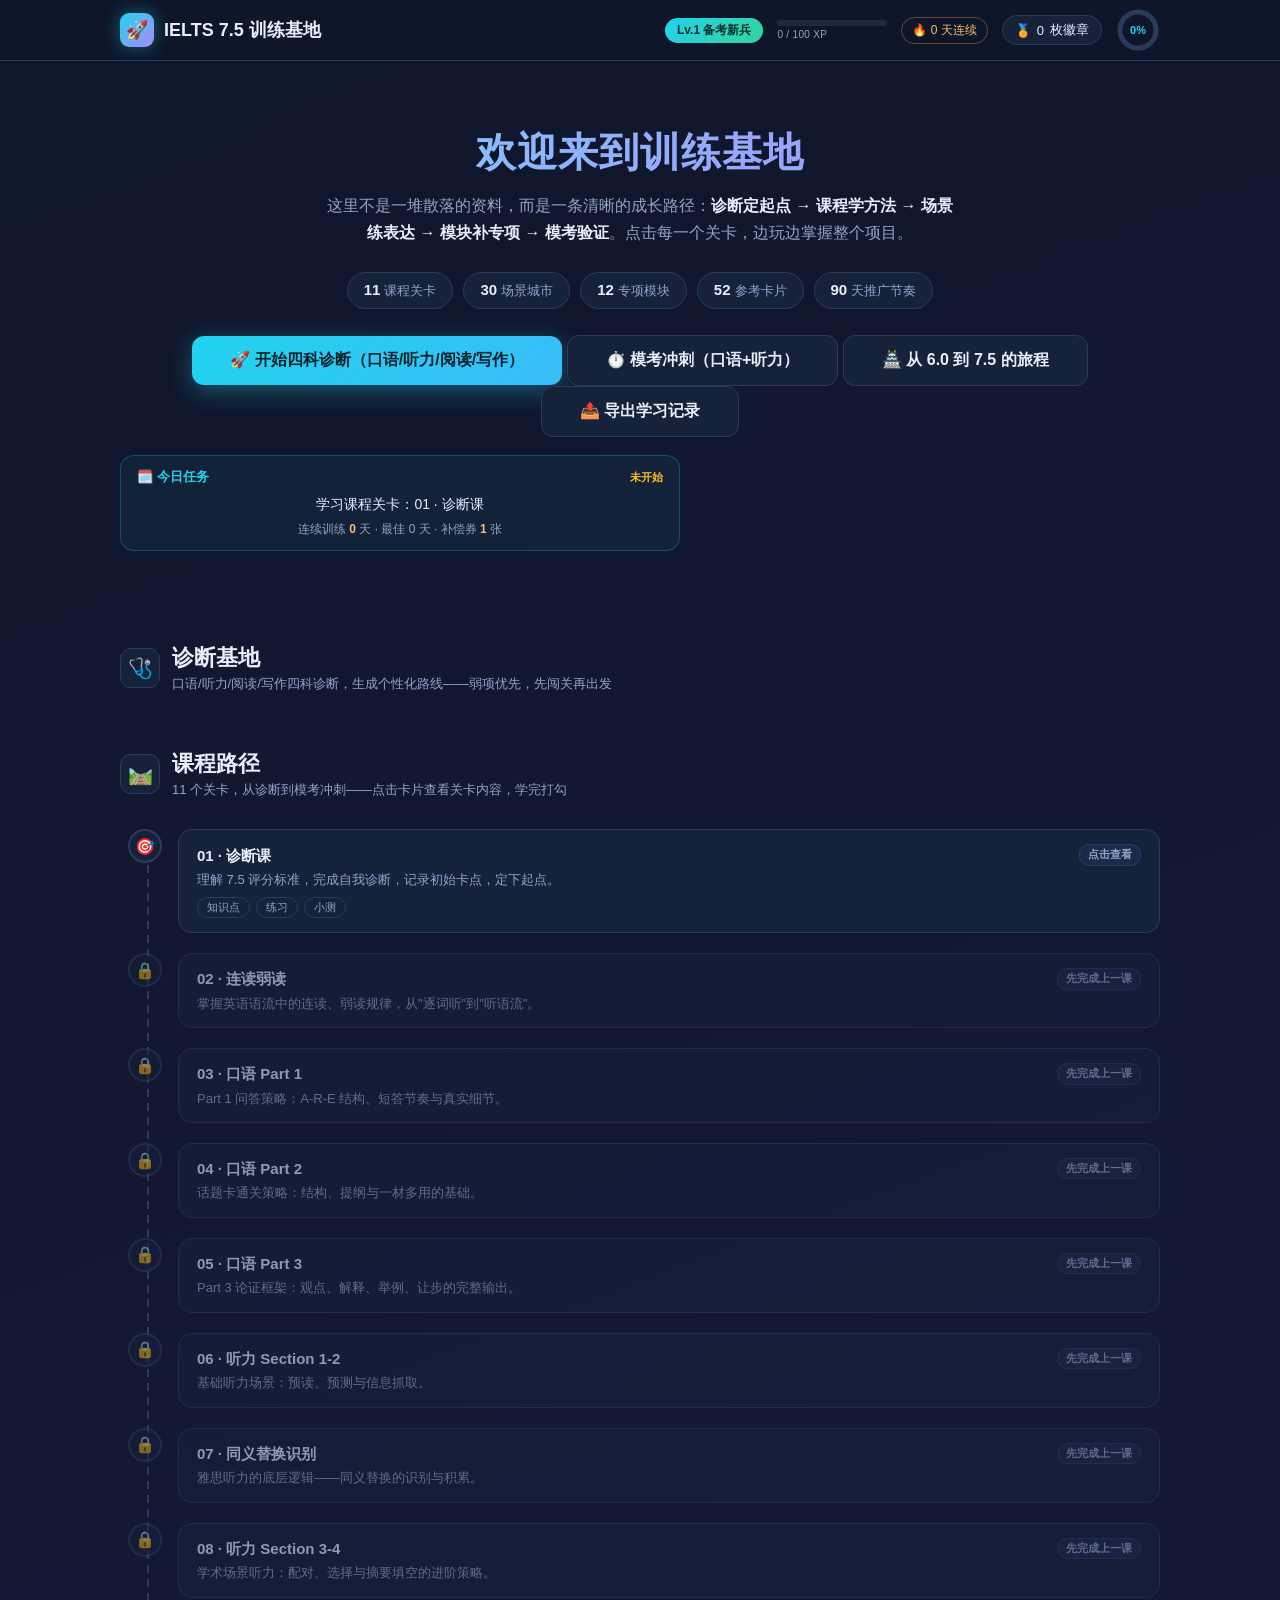
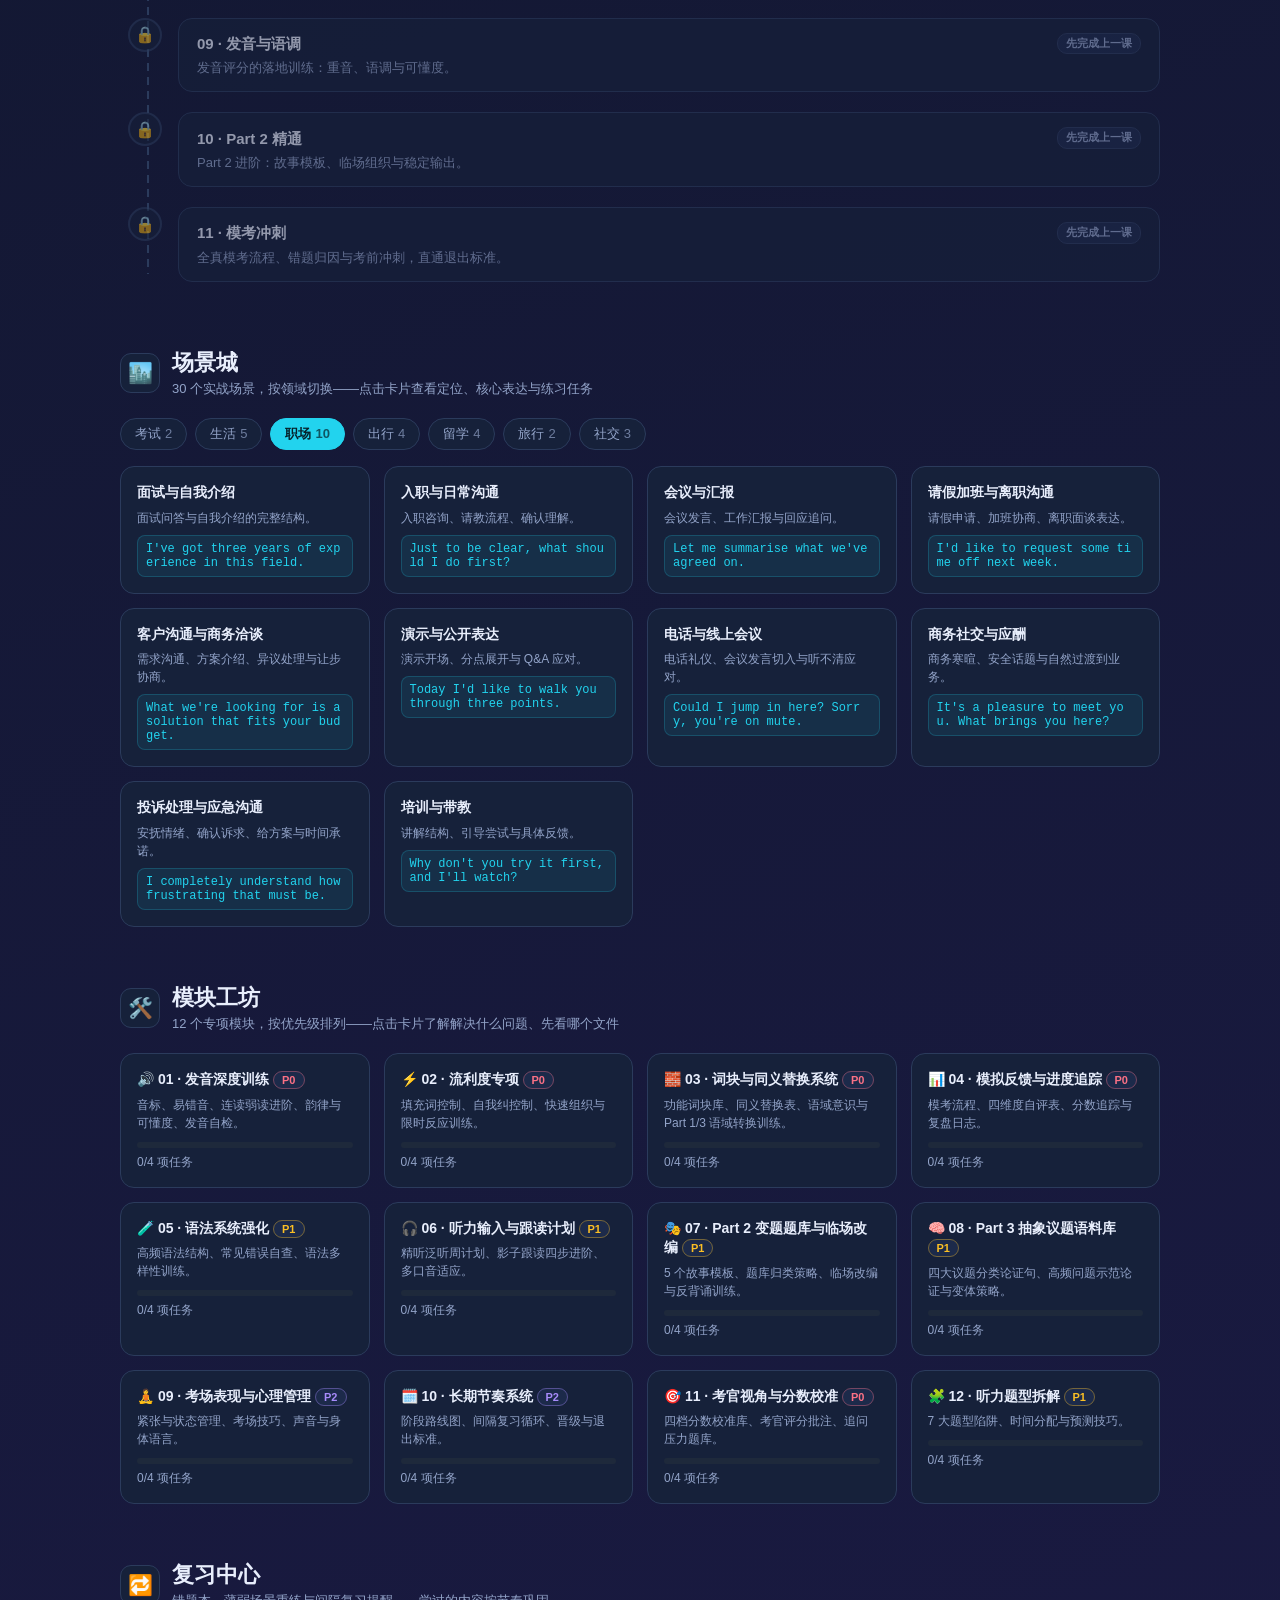
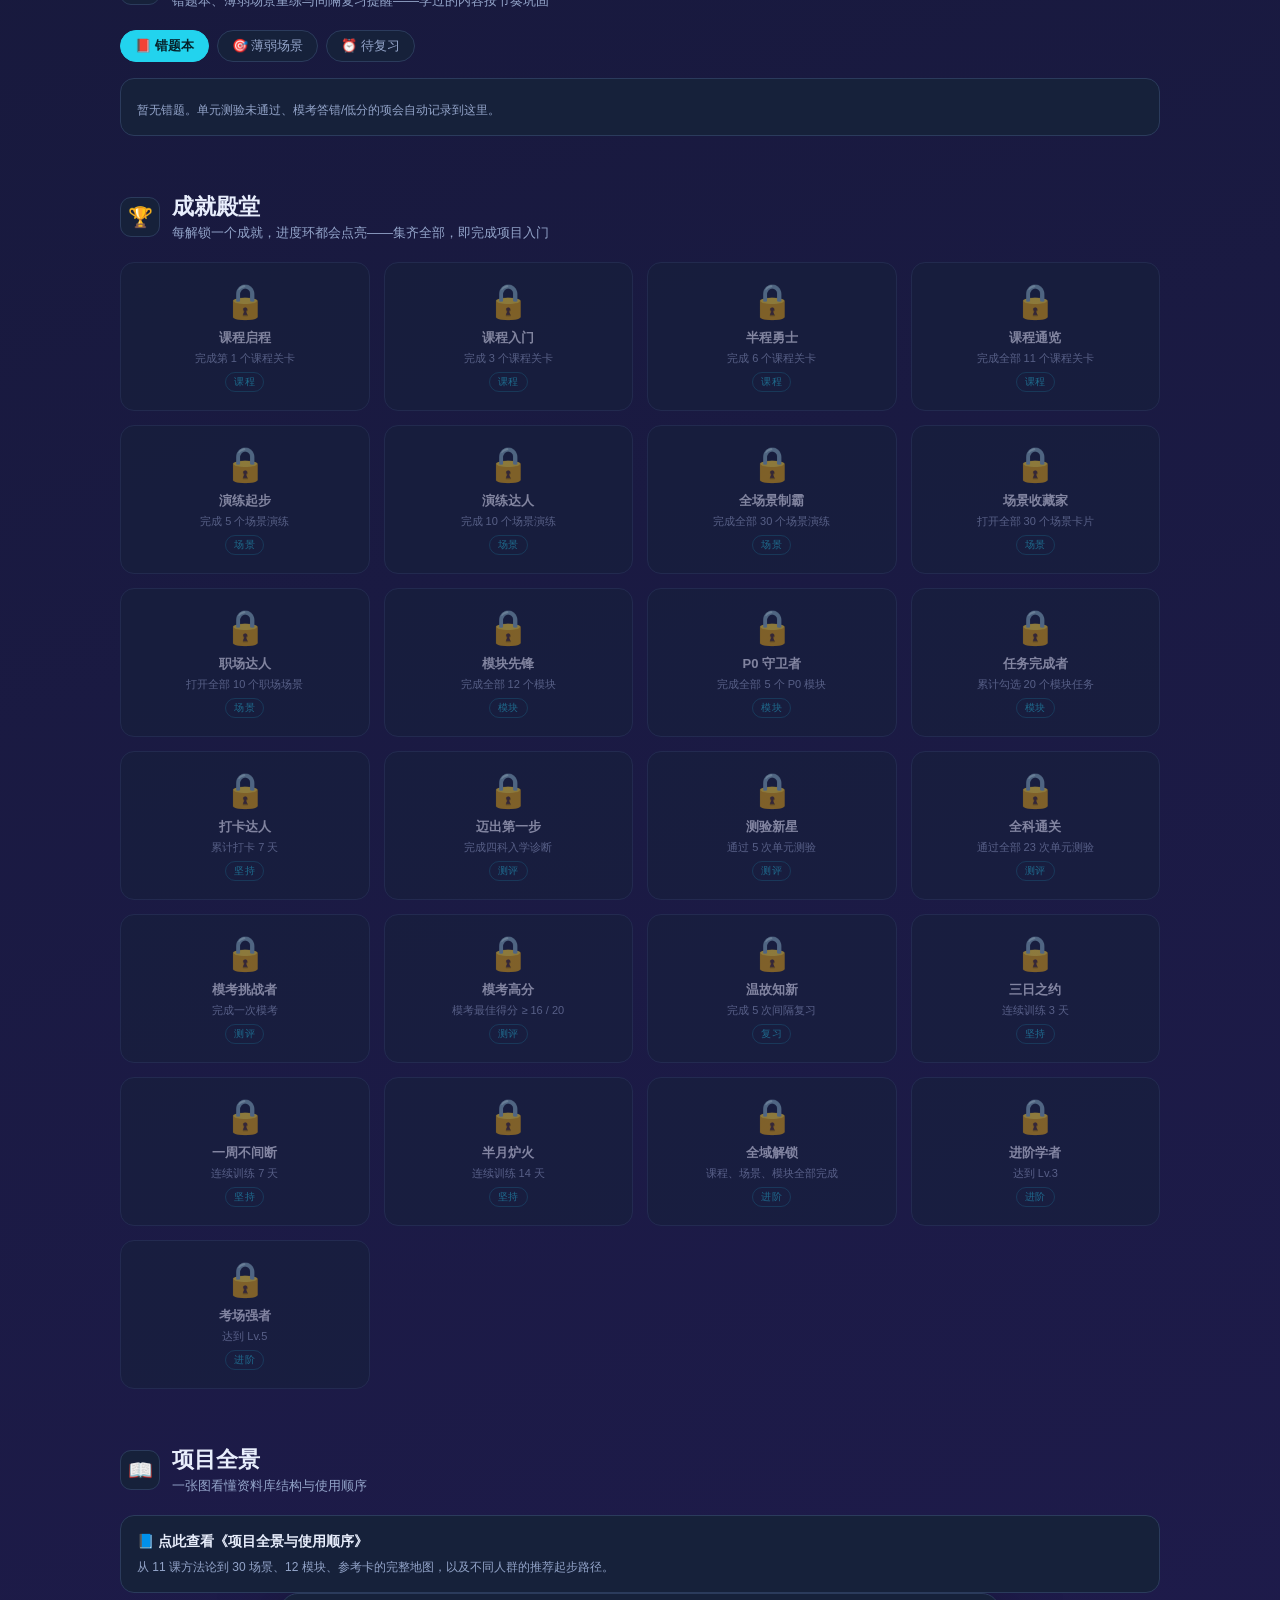
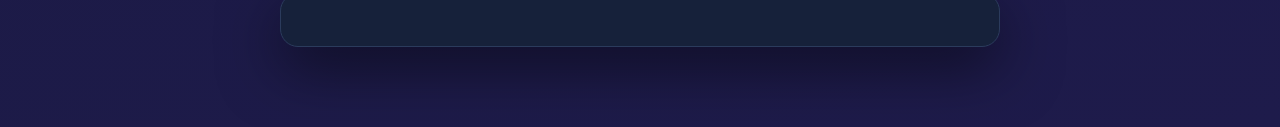
==== onboarding/index.html @ d7534722 "批次5-T5.1: 学习记录导出——JSON 完整备份（汇总+状态+流水）与 CSV 流水（BOM、RFC4180 转义），hero 导出入口" ====
<!DOCTYPE html>
<html lang="zh-CN">
<head>
<meta charset="UTF-8">
<meta name="viewport" content="width=device-width, initial-scale=1.0">
<title>IELTS 7.5 训练基地 · 入门门户</title>
<link rel="stylesheet" href="css/style.css">
</head>
<body>
<header>
  <div class="wrap nav">
    <div class="brand"><span class="logo">🚀</span> IELTS 7.5 训练基地</div>
    <div class="nav-stats">
      <div class="lv-chip" id="lvChip" title="完成训练积累经验即可升级">Lv.1 备考新兵</div>
      <div class="xp-wrap" title="经验进度"><div class="xp-bar"><i id="xpFill" style="width:0%"></i></div><span id="xpText">0/100 XP</span></div>
      <div class="streak-chip" id="streakChip" title="连续训练天数（断签有补偿券）">🔥 0 天连续</div>
      <div class="badge-chip">🏅 <span id="badgeCount">0</span> 枚徽章</div>
      <div class="ring" title="总体进度">
        <svg width="44" height="44">
          <circle cx="22" cy="22" r="18" fill="none" stroke="#2b3b5c" stroke-width="5"/>
          <circle id="ringFg" cx="22" cy="22" r="18" fill="none" stroke="#22d3ee" stroke-width="5"
            stroke-dasharray="113" stroke-dashoffset="113" stroke-linecap="round"/>
        </svg>
        <span class="pct" id="ringPct">0%</span>
      </div>
    </div>
  </div>
</header>

<div class="wrap">
  <!-- 新手广场 -->
  <div class="hero">
    <h1>欢迎来到训练基地</h1>
    <p>这里不是一堆散落的资料，而是一条清晰的成长路径：<b style="color:var(--txt)">诊断定起点 → 课程学方法 → 场景练表达 → 模块补专项 → 模考验证</b>。点击每一个关卡，边玩边掌握整个项目。</p>
    <div class="stat-chips">
      <span class="chip"><b>11</b>课程关卡</span>
      <span class="chip"><b>30</b>场景城市</span>
      <span class="chip"><b>12</b>专项模块</span>
      <span class="chip"><b>52</b>参考卡片</span>
      <span class="chip"><b>90</b>天推广节奏</span>
    </div>
    <div id="heroActions">
      <button class="btn" id="btnStart">🚀 开始四科诊断（口语/听力/阅读/写作）</button>
      <button class="btn ghost" id="btnMock">⏱️ 模考冲刺（口语+听力）</button>
      <button class="btn ghost" id="btnJourney">🏯 从 6.0 到 7.5 的旅程</button>
      <button class="btn ghost" id="btnExport">📤 导出学习记录</button>
    </div>
    <div id="dailyTask" class="daily-task"></div>
  </div>

  <!-- 诊断基地 -->
  <section id="secDiag">
    <div class="sec-head"><span class="icon">🩺</span>
      <div><h2>诊断基地</h2><div class="sub">口语/听力/阅读/写作四科诊断，生成个性化路线——弱项优先，先闯关再出发</div></div>
    </div>
    <div id="quizArea" class="hidden"></div>
    <div id="profileArea" class="hidden"></div>
  </section>

  <!-- 课程路径 -->
  <section id="secLessons">
    <div class="sec-head"><span class="icon">🛤️</span>
      <div><h2>课程路径</h2><div class="sub">11 个关卡，从诊断到模考冲刺——点击卡片查看关卡内容，学完打勾</div></div>
    </div>
    <div class="path" id="pathLessons"></div>
  </section>

  <!-- 场景城 -->
  <section id="secScen">
    <div class="sec-head"><span class="icon">🏙️</span>
      <div><h2>场景城</h2><div class="sub">30 个实战场景，按领域切换——点击卡片查看定位、核心表达与练习任务</div></div>
    </div>
    <div class="tabs" id="scenTabs"></div>
    <div class="grid" id="scenGrid"></div>
  </section>

  <!-- 模块工坊 -->
  <section id="secMods">
    <div class="sec-head"><span class="icon">🛠️</span>
      <div><h2>模块工坊</h2><div class="sub">12 个专项模块，按优先级排列——点击卡片了解解决什么问题、先看哪个文件</div></div>
    </div>
    <div class="grid" id="modGrid"></div>
  </section>

  <!-- 复习中心 -->
  <section id="secReview">
    <div class="sec-head"><span class="icon">🔁</span>
      <div><h2>复习中心</h2><div class="sub">错题本、薄弱场景重练与间隔复习提醒——学过的内容按节奏巩固</div></div>
    </div>
    <div class="tabs" id="reviewTabs"></div>
    <div id="reviewBody"></div>
  </section>

  <!-- 成就殿堂 -->
  <section id="secBadges">
    <div class="sec-head"><span class="icon">🏆</span>
      <div><h2>成就殿堂</h2><div class="sub">每解锁一个成就，进度环都会点亮——集齐全部，即完成项目入门</div></div>
    </div>
    <div class="grid" id="badgeGrid"></div>
  </section>

  <!-- 使用指引 -->
  <section id="secGuide">
    <div class="sec-head"><span class="icon">📖</span>
      <div><h2>项目全景</h2><div class="sub">一张图看懂资料库结构与使用顺序</div></div>
    </div>
    <div class="card" style="cursor:pointer" id="btnGuide">
      <h3>📘 点此查看《项目全景与使用顺序》</h3>
      <p>从 11 课方法论到 30 场景、12 模块、参考卡的完整地图，以及不同人群的推荐起步路径。</p>
    </div>
  </section>
</div>

<!-- 弹窗 -->
<div id="modal-mask"><div class="modal" id="modalBox"></div></div>
<div id="pod-mask"><div class="pod" id="pod"></div></div>
<div id="mock-mask"><div class="pod mock" id="mock"></div></div>
<div id="toast"></div>

<script src="js/practice-full.js"></script>
<script src="js/data.js"></script>
<script src="js/training.js"></script>
<script src="js/course.js"></script>
<script src="js/app.js"></script>
</body>
</html>
---- onboarding/css/style.css ----
:root{
    --bg1:#0f172a; --bg2:#1e1b4b; --card:#16213a; --card2:#1c2a4a;
    --line:#2b3b5c; --txt:#e8eefc; --dim:#93a4c9;
    --cyan:#22d3ee; --amber:#fbbf24; --violet:#a78bfa; --green:#34d399; --rose:#fb7185;
    --r:14px;
  }
  *{box-sizing:border-box;margin:0;padding:0}
  body{
    font-family:-apple-system,BlinkMacSystemFont,"Segoe UI","PingFang SC","Microsoft YaHei",sans-serif;
    background:radial-gradient(1200px 600px at 80% -10%, #243b6e 0%, transparent 60%),
               linear-gradient(160deg,var(--bg1),var(--bg2));
    color:var(--txt); min-height:100vh; padding-bottom:80px;
  }
  .wrap{max-width:1080px;margin:0 auto;padding:0 20px}
  /* ===== 顶栏 ===== */
  header{position:sticky;top:0;z-index:50;background:rgba(15,23,42,.85);backdrop-filter:blur(8px);border-bottom:1px solid var(--line)}
  .nav{display:flex;align-items:center;justify-content:space-between;height:60px}
  .brand{display:flex;align-items:center;gap:10px;font-weight:800;font-size:18px}
  .logo{width:34px;height:34px;border-radius:9px;background:linear-gradient(135deg,var(--cyan),var(--violet));display:flex;align-items:center;justify-content:center;font-size:18px;box-shadow:0 0 18px rgba(34,211,238,.4)}
  .nav-stats{display:flex;align-items:center;gap:14px}
  .ring{position:relative;width:44px;height:44px}
  .ring svg{transform:rotate(-90deg)}
  .ring .pct{position:absolute;inset:0;display:flex;align-items:center;justify-content:center;font-size:11px;font-weight:800;color:var(--cyan)}
  .badge-chip{display:flex;align-items:center;gap:6px;background:var(--card);border:1px solid var(--line);border-radius:20px;padding:5px 12px;font-size:13px}
  /* ===== 英雄区 ===== */
  .hero{text-align:center;padding:64px 0 36px}
  .hero h1{font-size:40px;letter-spacing:1px;background:linear-gradient(90deg,#7dd3fc,#a78bfa);-webkit-background-clip:text;background-clip:text;color:transparent}
  .hero p{color:var(--dim);margin:12px auto 0;max-width:640px;line-height:1.7}
  .stat-chips{display:flex;flex-wrap:wrap;justify-content:center;gap:10px;margin:26px 0}
  .chip{background:var(--card);border:1px solid var(--line);border-radius:20px;padding:8px 16px;font-size:13px;color:var(--dim)}
  .chip b{color:var(--txt);font-size:15px;margin-right:4px}
  .btn{display:inline-block;border:none;cursor:pointer;border-radius:12px;padding:14px 38px;font-size:16px;font-weight:800;color:#06222b;
    background:linear-gradient(135deg,var(--cyan),#38bdf8);box-shadow:0 6px 24px rgba(34,211,238,.35);transition:transform .15s}
  .btn:hover{transform:translateY(-2px)}
  .btn.ghost{background:var(--card);color:var(--txt);border:1px solid var(--line);box-shadow:none}
  .btn.small{padding:9px 18px;font-size:13px}
  .btn.done{background:linear-gradient(135deg,var(--green),#10b981);color:#052e1c;box-shadow:0 6px 24px rgba(52,211,153,.3)}
  /* ===== 区块 ===== */
  section{margin-top:56px}
  .sec-head{display:flex;align-items:center;gap:12px;margin-bottom:20px}
  .sec-head .icon{width:40px;height:40px;border-radius:11px;background:var(--card);border:1px solid var(--line);display:flex;align-items:center;justify-content:center;font-size:20px}
  .sec-head h2{font-size:22px}
  .sec-head .sub{color:var(--dim);font-size:13px;margin-top:2px}
  /* ===== 课程路径（时间轴） ===== */
  .path{position:relative;padding-left:8px}
  .path::before{content:"";position:absolute;left:27px;top:18px;bottom:18px;width:2px;
    background:repeating-linear-gradient(var(--line) 0 8px,transparent 8px 14px)}
  .node{position:relative;display:flex;gap:16px;padding:10px 0}
  .node .dot{position:relative;z-index:2;width:34px;height:34px;border-radius:50%;flex-shrink:0;
    background:var(--card);border:2px solid var(--line);display:flex;align-items:center;justify-content:center;font-size:16px;transition:.2s}
  .node.done .dot{background:linear-gradient(135deg,var(--green),#10b981);border-color:var(--green);box-shadow:0 0 14px rgba(52,211,153,.5)}
  .node .card{flex:1;background:var(--card);border:1px solid var(--line);border-radius:var(--r);padding:14px 18px;cursor:pointer;transition:.15s}
  .node .card:hover{border-color:var(--cyan);transform:translateX(4px)}
  .node .card h3{font-size:15px;display:flex;justify-content:space-between;align-items:center}
  .node .card p{color:var(--dim);font-size:13px;margin-top:4px;line-height:1.5}
  .tag{font-size:11px;padding:2px 8px;border-radius:10px;background:var(--card2);border:1px solid var(--line);color:var(--dim)}
  .tag.p0{color:var(--rose);border-color:rgba(251,113,133,.4)}
  .tag.p1{color:var(--amber);border-color:rgba(251,191,36,.4)}
  .tag.p2{color:var(--violet);border-color:rgba(167,139,250,.4)}
  /* ===== 卡片网格 ===== */
  .grid{display:grid;grid-template-columns:repeat(auto-fill,minmax(240px,1fr));gap:14px}
  .card{background:var(--card);border:1px solid var(--line);border-radius:var(--r);padding:16px;cursor:pointer;transition:.15s;position:relative;overflow:hidden}
  .card:hover{border-color:var(--cyan);transform:translateY(-3px);box-shadow:0 8px 24px rgba(0,0,0,.3)}
  .card.done::after{content:"✓";position:absolute;top:10px;right:12px;color:var(--green);font-weight:800}
  .card h3{font-size:14px;line-height:1.4}
  .card p{color:var(--dim);font-size:12px;margin-top:6px;line-height:1.5}
  .card .mini{margin-top:8px;font-size:12px;color:var(--cyan);font-family:ui-monospace,monospace;
    background:rgba(34,211,238,.08);border:1px solid rgba(34,211,238,.2);border-radius:8px;padding:6px 8px;word-break:break-all}
  .tabs{display:flex;flex-wrap:wrap;gap:8px;margin-bottom:16px}
  .tab{border:1px solid var(--line);background:var(--card);color:var(--dim);border-radius:18px;padding:6px 14px;font-size:13px;cursor:pointer}
  .tab.active{background:var(--cyan);color:#06222b;border-color:var(--cyan);font-weight:700}
  .tab .n{opacity:.7;margin-left:4px}
  /* ===== 徽章 ===== */
  .badge{background:var(--card);border:1px solid var(--line);border-radius:var(--r);padding:18px 14px;text-align:center;opacity:.5;transition:.2s}
  .badge.on{opacity:1;border-color:var(--amber);box-shadow:0 0 20px rgba(251,191,36,.25);background:linear-gradient(180deg,rgba(251,191,36,.12),var(--card))}
  .badge .em{font-size:34px}
  .badge h3{font-size:13px;margin-top:8px}
  .badge p{font-size:11px;color:var(--dim);margin-top:4px}
  /* ===== 弹窗 ===== */
  #modal-mask{position:fixed;inset:0;background:rgba(8,12,25,.75);display:none;align-items:center;justify-content:center;z-index:100;padding:20px}
  #modal-mask.show{display:flex}
  .modal{background:var(--card);border:1px solid var(--line);border-radius:18px;max-width:640px;width:100%;max-height:82vh;overflow:auto;padding:28px;position:relative}
  .modal h2{font-size:20px;display:flex;align-items:center;gap:10px}
  .modal .close{position:absolute;top:14px;right:16px;background:none;border:none;color:var(--dim);font-size:22px;cursor:pointer}
  .modal p,.modal li{color:var(--dim);line-height:1.7;font-size:14px}
  .modal ul{margin:10px 0 10px 20px}
  .modal .expr{background:rgba(34,211,238,.08);border-left:3px solid var(--cyan);border-radius:8px;padding:10px 14px;margin:12px 0;color:var(--txt);font-size:14px;line-height:1.8}
  .modal .file{font-family:ui-monospace,monospace;font-size:12px;color:var(--green);background:rgba(52,211,153,.08);border:1px dashed rgba(52,211,153,.4);border-radius:8px;padding:8px 10px;margin-top:14px;word-break:break-all}
  /* ===== 诊断游戏 ===== */
  .quiz-q{background:var(--card);border:1px solid var(--line);border-radius:var(--r);padding:20px;margin-top:16px}
  .quiz-q .stem{font-size:15px;margin-bottom:12px;line-height:1.6}
  .opt{display:block;width:100%;text-align:left;background:var(--card2);border:1px solid var(--line);color:var(--txt);
    border-radius:10px;padding:12px 14px;margin-top:10px;cursor:pointer;font-size:14px;transition:.15s}
  .opt:hover{border-color:var(--cyan)}
  .opt.right{border-color:var(--green);background:rgba(52,211,153,.12)}
  .opt.wrong{border-color:var(--rose);background:rgba(251,113,133,.12)}
  .feedback{margin-top:12px;font-size:13px;color:var(--dim);line-height:1.6;display:none}
  .feedback.show{display:block}
  .profile-card{background:linear-gradient(135deg,rgba(34,211,238,.12),rgba(167,139,250,.12));border:1px solid var(--cyan);border-radius:var(--r);padding:20px;margin-top:16px}
  .profile-card h3{color:var(--cyan);margin-bottom:8px}
  .result-line{font-size:16px;font-weight:800;margin-bottom:10px}
  /* ===== 演练舱 ===== */
  #pod-mask{position:fixed;inset:0;background:rgba(8,12,25,.92);backdrop-filter:blur(4px);display:none;z-index:150;overflow:auto;padding:24px}
  #pod-mask.show{display:block}
  .pod{max-width:720px;margin:0 auto;background:var(--card);border:1px solid var(--line);border-radius:18px;padding:26px;box-shadow:0 20px 60px rgba(0,0,0,.5)}
  .pod-head{display:flex;align-items:flex-start;justify-content:space-between;gap:12px}
  .pod-head h2{font-size:20px;display:flex;align-items:center;gap:10px}
  .steps{display:flex;gap:8px;margin:18px 0 22px;flex-wrap:wrap}
  .step{flex:1;min-width:110px;text-align:center;background:var(--card2);border:1px solid var(--line);border-radius:10px;padding:8px 6px;font-size:12px;color:var(--dim);transition:.2s}
  .step b{display:block;font-size:15px;color:var(--txt);margin-bottom:2px}
  .step.on{border-color:var(--cyan);background:rgba(34,211,238,.1);color:var(--txt)}
  .step.on b{color:var(--cyan)}
  .step.done{border-color:var(--green);background:rgba(52,211,153,.1)}
  .step.done b{color:var(--green)}
  .scene-brief{background:var(--card2);border:1px solid var(--line);border-radius:12px;padding:16px;line-height:1.8;font-size:14px}
  .scene-brief b{color:var(--cyan)}
  .roles{display:flex;gap:10px;margin-top:14px}
  .role{flex:1;background:var(--card2);border:1px solid var(--line);border-radius:10px;padding:12px}
  .role h4{font-size:13px;color:var(--violet)}
  .role p{font-size:12px;color:var(--dim);margin-top:4px;line-height:1.5}
  .turn-box{margin:16px 0;min-height:120px}
  .bubble{border-radius:14px;padding:12px 16px;font-size:15px;line-height:1.7;margin-bottom:10px}
  .bubble .zh{display:block;font-size:12px;color:var(--dim);margin-top:4px}
  .bubble.partner{background:rgba(167,139,250,.12);border:1px solid rgba(167,139,250,.4);border-top-left-radius:4px}
  .bubble.me{background:rgba(34,211,238,.1);border:1px solid rgba(34,211,238,.4);border-top-right-radius:4px}
  .bubble.me .ref{font-size:12px;color:var(--green);margin-top:6px;display:block}
  .bubble.hidden{display:none}
  .turn-bar{display:flex;align-items:center;justify-content:space-between;gap:10px;flex-wrap:wrap;margin-top:6px}
  .turn-count{font-size:12px;color:var(--dim)}
  .rec-btn{display:flex;align-items:center;gap:8px;background:var(--card2);border:1px solid var(--line);color:var(--txt);border-radius:20px;padding:8px 16px;font-size:13px;cursor:pointer}
  .rec-btn .dot{width:9px;height:9px;border-radius:50%;background:var(--rose)}
  .rec-btn.on .dot{background:var(--rose);animation:pulse 1s infinite}
  @keyframes pulse{50%{opacity:.3}}
  .check{display:flex;align-items:flex-start;gap:10px;background:var(--card2);border:1px solid var(--line);border-radius:10px;padding:12px 14px;margin-top:10px;cursor:pointer;font-size:14px;transition:.15s}
  .check:hover{border-color:var(--amber)}
  .check input{width:18px;height:18px;margin-top:2px;accent-color:var(--amber);flex-shrink:0}
  .check.on{border-color:var(--amber);background:rgba(251,191,36,.08)}
  .success{text-align:center;padding:20px 0}
  .success .em{font-size:56px}
  .success h3{font-size:20px;margin:10px 0 6px;color:var(--green)}
  .success p{color:var(--dim);line-height:1.7}
  .pod-actions{display:flex;gap:12px;margin-top:18px;flex-wrap:wrap}
  /* toast */
  #toast{position:fixed;left:50%;bottom:30px;transform:translateX(-50%) translateY(20px);background:var(--card);border:1px solid var(--cyan);
    color:var(--txt);padding:12px 22px;border-radius:24px;font-size:14px;opacity:0;transition:.3s;z-index:200;pointer-events:none}
  #toast.show{opacity:1;transform:translateX(-50%) translateY(0)}
  .dim{color:var(--dim)}
  .hidden{display:none}

/* ============ 演练舱 · 素材库标签与内容包组件 ============ */
.pod-tabs{display:flex;gap:8px;flex-wrap:wrap;margin:14px 0 8px}
.pod-tab{padding:7px 14px;border-radius:20px;border:1px solid #d8e0ec;background:#fff;color:#56657a;font-size:13px;font-weight:600;cursor:pointer;transition:.15s}
.pod-tab:hover{background:#f0f5fb}
.pod-tab.on{background:linear-gradient(135deg,#3b82f6,#60a5fa);color:#fff;border-color:transparent;box-shadow:0 2px 10px rgba(59,130,246,.3)}
.pod-material{background:#f7fafd;border:1px solid #e4ecf5;border-radius:14px;padding:16px;margin-bottom:14px}
.word-grid{display:grid;grid-template-columns:repeat(auto-fill,minmax(96px,1fr));gap:10px}
.word-card{background:#fff;border:1px solid #e4ecf5;border-radius:12px;padding:12px 8px;text-align:center;cursor:pointer;transition:.15s}
.word-card:hover{transform:translateY(-2px);box-shadow:0 6px 16px rgba(56,92,146,.12)}
.word-card b{display:block;font-size:15px;color:#2c4263;font-weight:700}
.word-card span{font-size:11px;color:#98a6bb;margin-top:4px;display:block}
.phrase-list{display:flex;flex-direction:column;gap:10px}
.phrase-card{background:#fff;border:1px solid #e4ecf5;border-radius:12px;padding:12px 14px;cursor:pointer;transition:.15s}
.phrase-card:hover{box-shadow:0 6px 16px rgba(56,92,146,.12);transform:translateY(-2px)}
.phrase-card b{display:block;color:#2c4263;font-size:14px;font-weight:700}
.phrase-card span{font-size:12px;color:#7c8aa0;margin-top:3px;display:block}
.phrase-card.adv{border-left:4px solid #f59e0b}
.tip-list{display:flex;flex-direction:column;gap:10px}
.tip-card{background:#fff7ed;border:1px solid #fed7aa;border-radius:12px;padding:12px 14px;color:#9a3412;font-size:14px;font-weight:500}
.dlg-title{font-size:13px;font-weight:700;color:#56657a;background:#eef4fb;border-radius:8px;padding:6px 12px;margin-bottom:12px;display:inline-block}
.var-row{display:flex;flex-wrap:wrap;gap:8px;margin-top:10px;align-items:center}
.var-chip{padding:6px 12px;border-radius:16px;border:1px solid #d8e0ec;background:#fff;color:#56657a;font-size:12px;cursor:pointer;transition:.15s;font-family:inherit}
.var-chip:hover{background:#f0f5fb}
.var-chip.on{background:#10b981;color:#fff;border-color:transparent;font-weight:600}

/* ============ 批次3 · 四科诊断 ============ */
.diag-sub-tabs{display:flex;gap:8px;flex-wrap:wrap;margin-bottom:14px}
.ds-tab{display:flex;align-items:center;gap:6px;padding:6px 14px;border-radius:20px;border:1px solid #d8e0ec;background:#fff;color:#56657a;font-size:13px;font-weight:600}
.ds-tab b{font-size:12px;color:#94a3b8}
.ds-tab.on{background:linear-gradient(135deg,#3b82f6,#60a5fa);color:#fff;border-color:transparent;box-shadow:0 2px 10px rgba(59,130,246,.3)}
.ds-tab.on b{color:#e0ecff}
.ds-tab.done{border-color:#86efac;background:#f0fdf4}
.ds-tab.done b{color:#16a34a}
.diag-rows{display:flex;flex-direction:column;gap:12px;margin:12px 0}
.diag-row{display:flex;align-items:center;gap:12px}
.dr-ic{width:64px;font-weight:700;color:#2c4263;font-size:14px;flex-shrink:0}
.dr-bar{flex:1;height:12px;background:#eef2f7;border-radius:8px;overflow:hidden}
.dr-bar i{display:block;height:100%;border-radius:8px;background:linear-gradient(90deg,#60a5fa,#22c55e);transition:width .4s}
.dr-sc{width:44px;text-align:center;font-weight:700;color:#56657a;font-size:14px}

/* ============ 批次3 · 单元测验 ============ */
.uq-fill{width:100%;padding:12px 14px;border-radius:10px;border:1px solid var(--line);background:var(--card);color:var(--txt);font-size:15px;font-family:inherit;box-sizing:border-box}
.uq-fill:focus{outline:none;border-color:var(--cyan);box-shadow:0 0 0 3px rgba(34,211,238,.2)}

/* ============ 批次3 · 模考冲刺 ============ */
.mock-parts{display:flex;flex-direction:column;gap:12px;margin:16px 0}
.mock-part{padding:16px;border-radius:14px;border:1px solid var(--line);background:var(--card);color:var(--txt);font-size:16px;font-weight:700;cursor:pointer;text-align:left;transition:.15s}
.mock-part:hover{transform:translateY(-2px);box-shadow:0 8px 20px rgba(34,211,238,.18)}
.mock-part.ghost{background:transparent}
.mock-progress{font-size:13px;color:var(--dim);font-weight:600}
.mock-q{background:#f7fafd;border:1px solid #e4ecf5;border-radius:14px;padding:16px;margin-bottom:14px}
.mock-q .stem{color:var(--txt);font-size:15px;font-weight:700;line-height:1.7;margin-bottom:12px}
.mock-ref{background:#fff;border:1px dashed #cbd5e1;border-radius:10px;padding:10px 12px;font-size:13px;color:var(--dim);margin-bottom:12px;line-height:1.6}
.mock-ref b{color:var(--cyan);font-weight:700}

/* ============ 批次3 · 练习反馈 ============ */
.fb-title{font-size:16px;font-weight:800;color:var(--txt);margin-bottom:8px}
.fb-rate{display:flex;flex-direction:column;gap:12px;margin:14px 0}
.fb-dim{display:flex;align-items:center;gap:10px;flex-wrap:wrap}
.fb-dim span{width:72px;font-size:14px;font-weight:700;color:var(--dim)}
.rate-dot{width:38px;height:34px;border-radius:9px;border:1px solid var(--line);background:var(--card);color:var(--txt);font-weight:700;cursor:pointer;transition:.15s}
.rate-dot:hover{border-color:var(--cyan)}
.rate-dot.on{background:linear-gradient(135deg,var(--cyan),#38bdf8);color:#0b1220;border-color:transparent}
.fb-report{background:#f7fafd;border:1px solid #e4ecf5;border-radius:14px;padding:16px}
.fb-block{line-height:1.9;font-size:14px;color:var(--txt)}
.fb-block b{color:var(--cyan);font-weight:700}
/* ===== 批次2：课程解锁卡 / 课内进度 ===== */
.node.locked .dot{opacity:.55}
.node.locked .card{opacity:.6;cursor:not-allowed}
.node.locked .card:hover{border-color:var(--line);transform:none}
.ls-steps{display:flex;gap:6px;margin-top:8px}
.ls{display:inline-flex;align-items:center;gap:4px;font-size:11px;padding:2px 9px;border-radius:999px;
  border:1px solid var(--line);color:var(--dim);background:transparent}
.ls.on{color:#052e1b;background:var(--green);border-color:var(--green);font-weight:700}
.ls-row{display:flex;gap:8px;margin:12px 0;flex-wrap:wrap}
.ls.big{font-size:12px;padding:5px 12px}
.lp-est{color:var(--dim);font-size:12px;margin-top:8px}
/* ===== 批次2：模块任务卡 / 打卡 / 进度条 ===== */
.card-bar{height:6px;border-radius:999px;background:#1e293b;overflow:hidden;margin:10px 0 6px}
.card-bar-fill{height:100%;background:linear-gradient(90deg,var(--cyan),#22d3ee);border-radius:999px;transition:width .3s}
.card-meta{font-size:12px;color:var(--dim)}
.mod-progress{display:flex;align-items:center;gap:10px;margin:12px 0}
.mod-progress .card-bar{flex:1;margin:0}
.mod-progress span{font-size:12px;color:var(--dim);white-space:nowrap}
.task-list{display:flex;flex-direction:column;gap:8px;margin:10px 0}
.task-item{display:flex;justify-content:space-between;align-items:center;gap:10px;
  background:var(--card2,#0f172a);border:1px solid var(--line);border-radius:var(--r-sm,10px);padding:10px 12px;transition:.15s}
.task-item.on{border-color:var(--green);background:rgba(52,211,153,.06)}
.task-check{display:flex;align-items:flex-start;gap:10px;cursor:pointer;font-size:13px;line-height:1.5;flex:1}
.task-check input{margin-top:2px;accent-color:var(--green)}
.task-item.on .task-check span{color:var(--green);text-decoration:line-through;text-decoration-thickness:1px;opacity:.85}
.task-meta{display:flex;flex-direction:column;align-items:flex-end;gap:4px;font-size:11px;color:var(--dim);white-space:nowrap}
.task-go{background:none;border:1px solid var(--cyan);color:var(--cyan);border-radius:8px;
  padding:3px 10px;font-size:12px;cursor:pointer;transition:.15s}
.task-go:hover{background:var(--cyan);color:#052e2b}
.checkin-row{display:flex;align-items:center;gap:14px;margin-top:12px}
.checkin-count{font-size:12px;color:var(--dim)}
.scene-mods{display:flex;align-items:center;gap:8px;flex-wrap:wrap;margin:12px 0;font-size:13px}
.chip-btn{background:#0f172a;border:1px solid var(--line);color:var(--cyan);border-radius:999px;
  padding:4px 12px;font-size:12px;cursor:pointer;transition:.15s}
.chip-btn:hover{border-color:var(--cyan);background:rgba(34,211,238,.08)}
/* ===== 批次4 T-4.1：徽章分类标签 ===== */
.bcat{display:inline-block;margin-top:6px;font-size:10px;letter-spacing:.5px;color:var(--cyan);
  border:1px solid rgba(34,211,238,.35);border-radius:999px;padding:2px 8px;opacity:.85}
/* ===== 批次4 T-4.2：等级与经验 ===== */
.lv-chip{font-size:12px;font-weight:700;color:#052e2b;background:linear-gradient(135deg,#22d3ee,#34d399);
  border-radius:999px;padding:4px 12px;white-space:nowrap}
.xp-wrap{display:flex;flex-direction:column;gap:3px;min-width:110px}
.xp-bar{height:6px;border-radius:999px;background:#1e293b;overflow:hidden}
.xp-bar i{display:block;height:100%;background:linear-gradient(90deg,#22d3ee,#34d399);border-radius:999px;transition:width .3s}
.xp-wrap span{font-size:10px;color:var(--dim);letter-spacing:.3px}
.streak-chip{font-size:12px;color:#fdba74;border:1px solid rgba(251,146,60,.4);border-radius:999px;padding:4px 10px;white-space:nowrap}
/* 等级外观：Lv5+ 头部金色调，Lv10 满阶紫金 */
body[data-level="5"] .lv-chip, body[data-level="6"] .lv-chip, body[data-level="7"] .lv-chip,
body[data-level="8"] .lv-chip, body[data-level="9"] .lv-chip {background:linear-gradient(135deg,#fbbf24,#f59e0b);color:#451a03}
body[data-level="10"] .lv-chip{background:linear-gradient(135deg,#c084fc,#f472b6,#fbbf24);color:#2e1065}
/* ===== 批次4 T-4.3：今日任务卡 ===== */
.daily-task{margin-top:18px;background:rgba(34,211,238,.06);border:1px solid rgba(34,211,238,.25);border-radius:var(--r);padding:12px 16px;max-width:560px}
.dt-head{display:flex;align-items:center;justify-content:space-between;font-size:13px;font-weight:700;color:var(--cyan)}
.dt-ok{font-size:11px;color:#34d399}
.dt-pending{font-size:11px;color:var(--amber)}
.dt-body{font-size:14px;color:var(--txt);margin:8px 0 6px;line-height:1.5}
.dt-foot{font-size:12px;color:var(--dim)}
.dt-foot b{color:#fdba74}
/* ===== 批次4 T-4.4：旅程地图 ===== */
.jch-progress{color:var(--dim);font-size:13px;margin:6px 0 14px}
.jch-progress b{color:var(--cyan)}
.jch-list{display:flex;flex-direction:column;gap:0;position:relative;padding-left:4px}
.jch{display:flex;gap:14px;position:relative;padding:10px 0 10px 0}
.jch::before{content:"";position:absolute;left:15px;top:0;bottom:0;width:2px;background:var(--line)}
.jch:first-child::before{top:50%}
.jch:last-child::before{bottom:50%}
.jch-dot{position:relative;z-index:1;width:32px;height:32px;border-radius:50%;flex-shrink:0;
  display:flex;align-items:center;justify-content:center;font-weight:800;font-size:14px;
  background:#1e293b;border:2px solid var(--line);color:var(--dim)}
.jch.done .jch-dot{background:linear-gradient(135deg,#34d399,#10b981);border-color:var(--green);color:#052e1b}
.jch.current .jch-dot{border-color:var(--cyan);color:var(--cyan);box-shadow:0 0 12px rgba(34,211,238,.35)}
.jch.locked{opacity:.55}
.jch-body{flex:1;background:var(--card2,#0f172a);border:1px solid var(--line);border-radius:var(--r-sm,10px);padding:10px 14px}
.jch.done .jch-body{border-color:rgba(52,211,153,.4)}
.jch.current .jch-body{border-color:rgba(34,211,238,.5)}
.jch-stage{font-size:11px;color:var(--dim);letter-spacing:.5px}
.jch-stage b{color:var(--amber)}
.jch.done .jch-stage b{color:#34d399}
.jch-body h3{font-size:15px;margin:4px 0 6px}
.jch-story{font-size:12px;color:var(--dim);line-height:1.7}
.jch-goal,.jch-reward{font-size:12px;margin-top:6px}
.jch-goal{color:var(--txt)}
.jch-reward{color:#fdba74}
.journey-story{text-align:center;padding:8px 4px}
.js-stage{font-size:12px;letter-spacing:2px;color:var(--amber)}
.js-reward{margin:16px auto 0;display:inline-block;background:linear-gradient(135deg,#fbbf24,#f59e0b);color:#451a03;
  font-weight:800;border-radius:999px;padding:8px 22px;font-size:15px}
/* ===== 批次5 T-5.1：导出 ===== */
.export-opts{display:flex;flex-direction:column;gap:10px;margin:14px 0}
.export-note{font-size:12px;color:var(--dim);line-height:1.6}
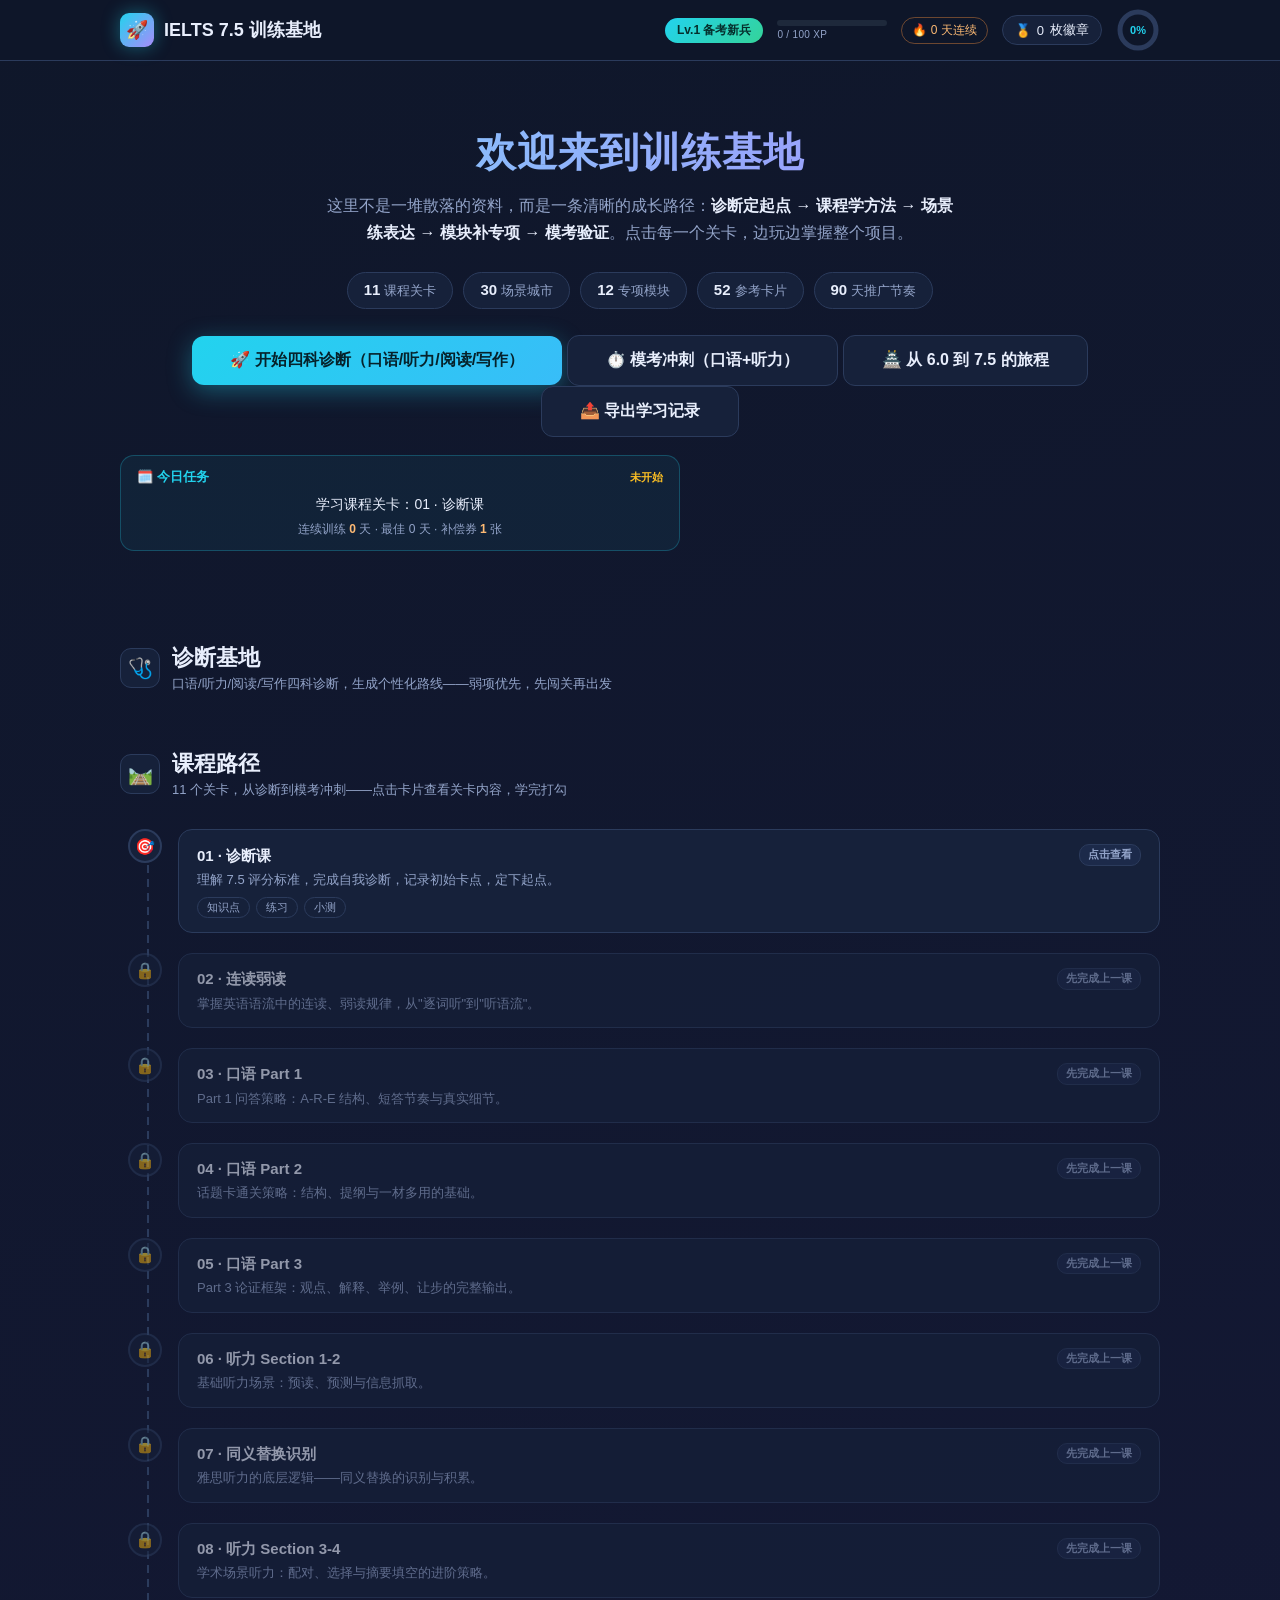
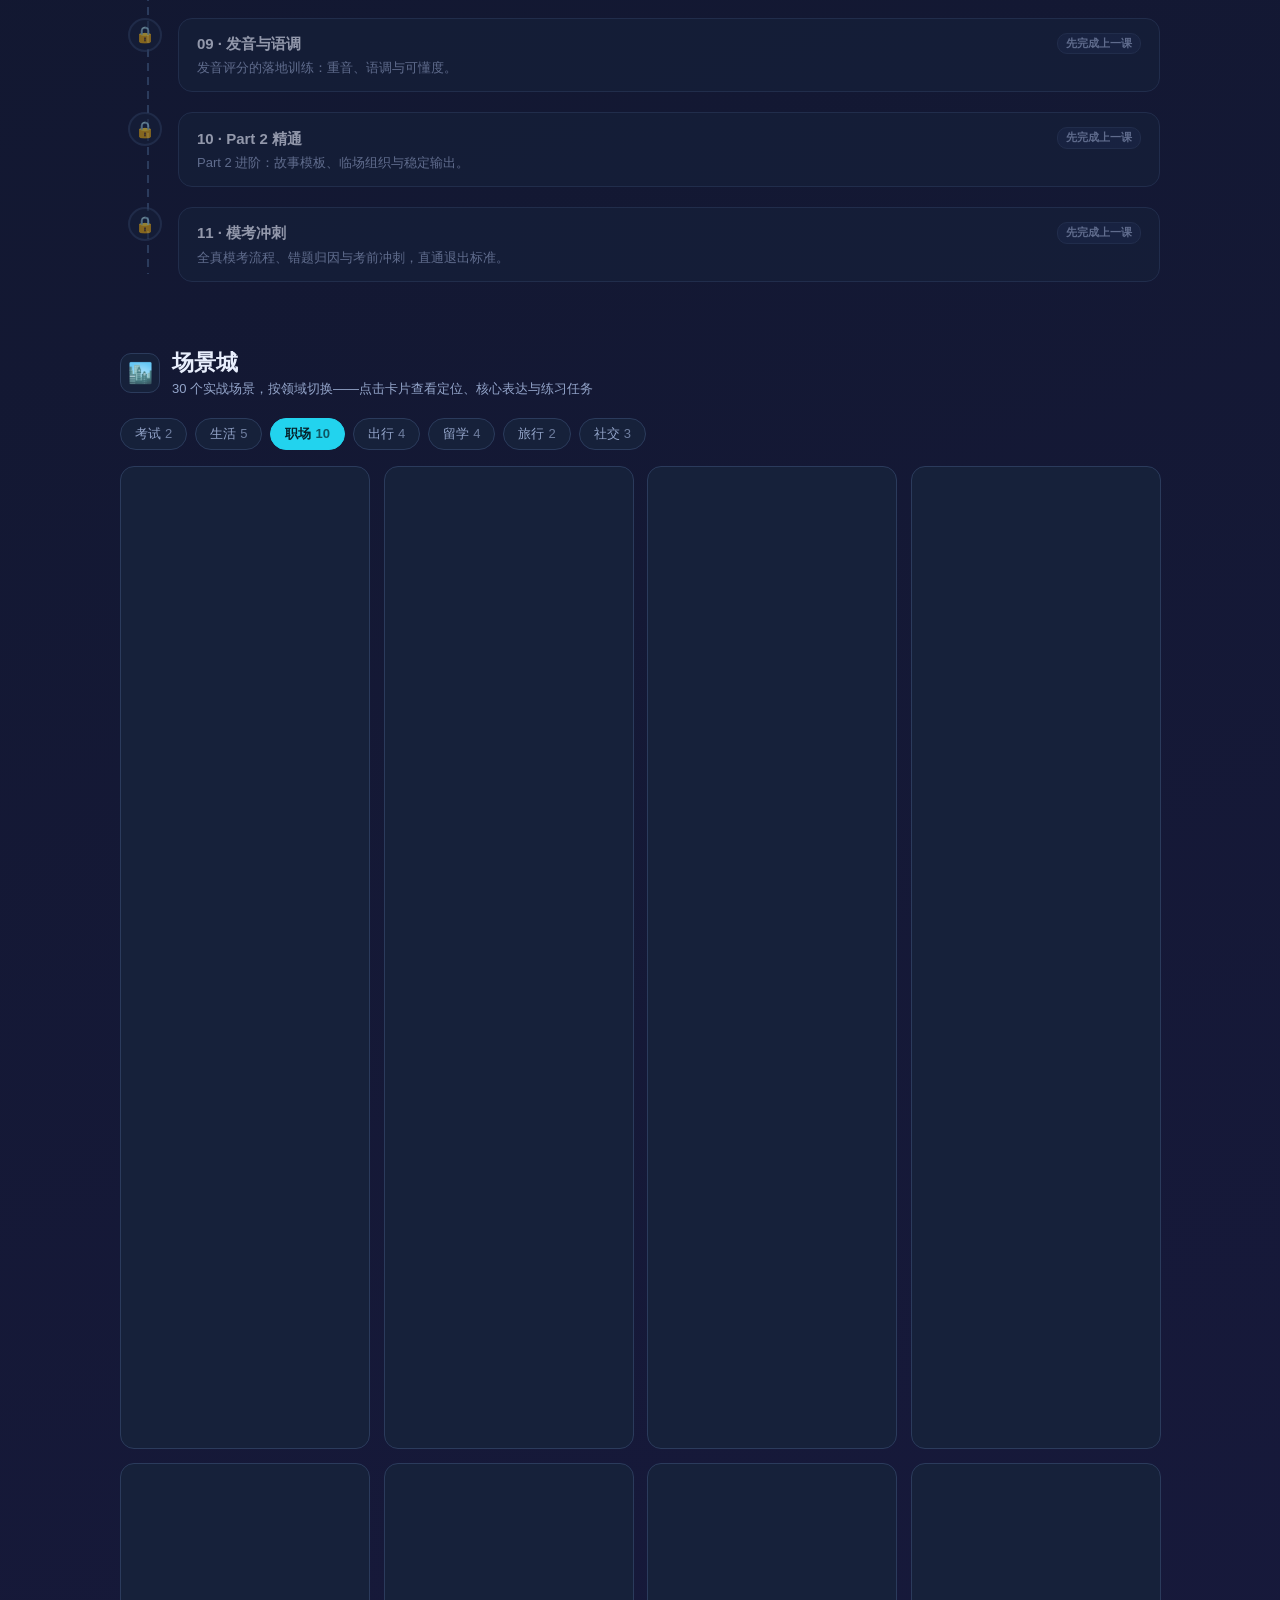
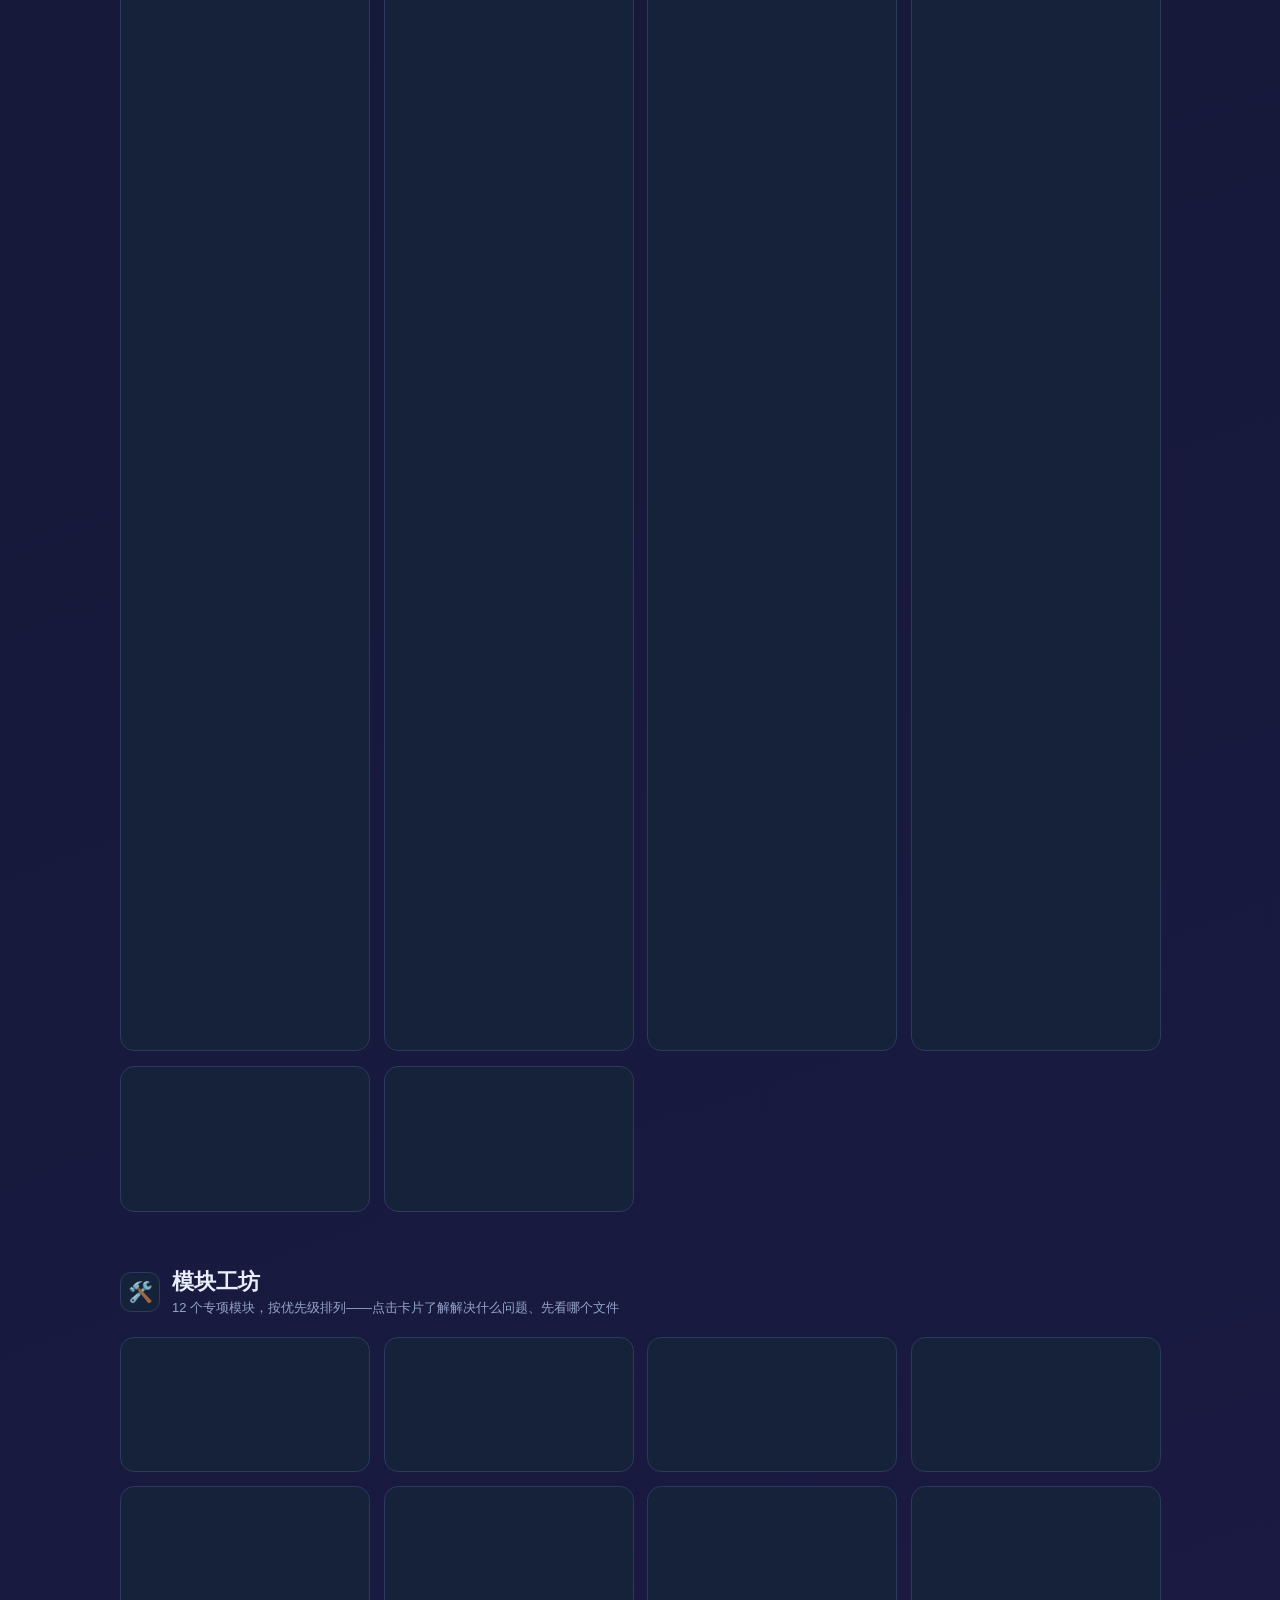
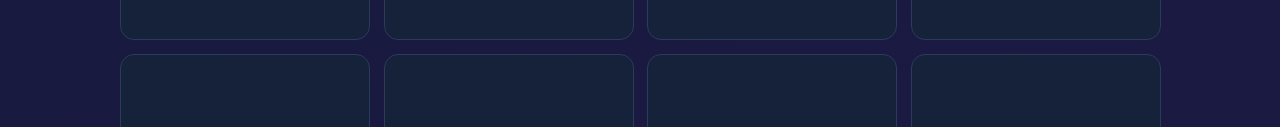
==== commit d93d5830: "批次5-T5.5: 性能优化——practice-full.js 懒加载（首屏 295K→130K，含慢路径沙箱验证）、脚本 defer、长列表 content-visibility、renderAl" ====
--- a/onboarding/index.html
+++ b/onboarding/index.html
@@ -3,11 +3,16 @@
 <head>
 <meta charset="UTF-8">
 <meta name="viewport" content="width=device-width, initial-scale=1.0">
+<meta name="theme-color" content="#0f172a">
+<meta name="description" content="游戏化雅思听说读写训练：诊断定起点、课程学方法、场景练表达、模块补专项、模考验证。">
 <title>IELTS 7.5 训练基地 · 入门门户</title>
+<link rel="manifest" href="manifest.json">
+<link rel="icon" href="icon.svg" type="image/svg+xml">
 <link rel="stylesheet" href="css/style.css">
 </head>
 <body>
-<header>
+<a class="skip-link" href="#secLessons">跳到课程路径</a>
+<header role="navigation" aria-label="主导航">
   <div class="wrap nav">
     <div class="brand"><span class="logo">🚀</span> IELTS 7.5 训练基地</div>
     <div class="nav-stats">
@@ -27,7 +32,7 @@
   </div>
 </header>
 
-<div class="wrap">
+<main class="wrap">
   <!-- 新手广场 -->
   <div class="hero">
     <h1>欢迎来到训练基地</h1>
@@ -109,18 +114,17 @@
       <p>从 11 课方法论到 30 场景、12 模块、参考卡的完整地图，以及不同人群的推荐起步路径。</p>
     </div>
   </section>
-</div>
+</main>
 
 <!-- 弹窗 -->
-<div id="modal-mask"><div class="modal" id="modalBox"></div></div>
-<div id="pod-mask"><div class="pod" id="pod"></div></div>
-<div id="mock-mask"><div class="pod mock" id="mock"></div></div>
-<div id="toast"></div>
+<div id="modal-mask"><div class="modal" id="modalBox" role="dialog" aria-modal="true" aria-label="详情与操作"></div></div>
+<div id="pod-mask"><div class="pod" id="pod" role="dialog" aria-modal="true" aria-label="场景演练舱"></div></div>
+<div id="mock-mask"><div class="pod mock" id="mock" role="dialog" aria-modal="true" aria-label="模考冲刺"></div></div>
+<div id="toast" role="status" aria-live="polite"></div>
 
-<script src="js/practice-full.js"></script>
-<script src="js/data.js"></script>
-<script src="js/training.js"></script>
-<script src="js/course.js"></script>
-<script src="js/app.js"></script>
+<script src="js/data.js" defer></script>
+<script src="js/training.js" defer></script>
+<script src="js/course.js" defer></script>
+<script src="js/app.js" defer></script>
 </body>
 </html>
--- a/onboarding/css/style.css
+++ b/onboarding/css/style.css
@@ -304,3 +304,61 @@
 /* ===== 批次5 T-5.1：导出 ===== */
 .export-opts{display:flex;flex-direction:column;gap:10px;margin:14px 0}
 .export-note{font-size:12px;color:var(--dim);line-height:1.6}
+/* ===== 批次5 T-5.2：移动端适配 ===== */
+html{overflow-x:hidden}
+body{overflow-x:hidden;touch-action:manipulation}
+img,audio,video,canvas,svg{max-width:100%}
+@media (max-width:900px){
+  .wrap{padding:0 14px}
+  .nav{height:auto;flex-wrap:wrap;gap:8px;padding:8px 0}
+  .nav-stats{gap:8px}
+  .lv-chip{font-size:11px;padding:3px 10px}
+  .xp-wrap{min-width:84px}
+  .hero{padding:40px 0 24px}
+  .hero h1{font-size:28px;letter-spacing:.5px}
+  .hero p{font-size:14px}
+  section{margin-top:40px}
+  .sec-head h2{font-size:19px}
+  .sec-head .sub{font-size:12px}
+  .grid{grid-template-columns:repeat(auto-fill,minmax(160px,1fr));gap:10px}
+}
+@media (max-width:560px){
+  .wrap{padding:0 10px}
+  .brand{font-size:15px}
+  .ring{display:none}
+  .badge-chip{font-size:12px;padding:4px 10px}
+  .streak-chip{font-size:11px;padding:3px 8px}
+  .hero h1{font-size:24px}
+  .stat-chips{gap:6px;margin:18px 0}
+  .chip{padding:6px 10px;font-size:12px}
+  .chip b{font-size:13px}
+  #heroActions .btn{width:100%;max-width:420px;padding:12px 16px;font-size:15px}
+  .grid{grid-template-columns:1fr;gap:10px}
+  .roles{flex-direction:column}
+  .turn-bar{flex-direction:column;align-items:stretch}
+  .turn-bar .rec-btn{justify-content:center}
+  #modal-mask{padding:8px}
+  .modal{padding:18px;max-height:88vh}
+  .modal h2{font-size:17px}
+  #pod-mask{padding:8px}
+  .pod{padding:16px;border-radius:14px}
+  .pod-head h2{font-size:16px;flex-wrap:wrap}
+  .steps{gap:6px}
+  .step{min-width:0;font-size:10px;padding:6px 2px}
+  .step b{font-size:13px}
+  .task-item{flex-direction:column;align-items:stretch}
+  .task-meta{flex-direction:row;justify-content:space-between;align-items:center}
+  .checkin-row{flex-wrap:wrap}
+  .daily-task{max-width:none}
+  .btn{padding:12px 20px;font-size:15px}
+  .sec-head .icon{width:34px;height:34px;font-size:17px}
+}
+/* ===== 批次5 T-5.3：无障碍 ===== */
+.skip-link{position:absolute;left:12px;top:-48px;z-index:200;background:var(--cyan);color:#06222b;
+  font-weight:800;padding:10px 16px;border-radius:8px;text-decoration:none;transition:top .2s}
+.skip-link:focus{top:10px}
+:focus-visible{outline:2px solid var(--cyan);outline-offset:2px;border-radius:4px}
+button:focus-visible,a:focus-visible,.tab:focus-visible,.card:focus-visible{outline:2px solid var(--cyan);outline-offset:2px}
+.modal[role="dialog"],.pod[role="dialog"]{outline:none}
+/* ===== 批次5 T-5.5：渲染性能（长列表跳过屏外渲染） ===== */
+.grid .card,.grid .badge,.task-item{content-visibility:auto;contain-intrinsic-size:auto 160px}
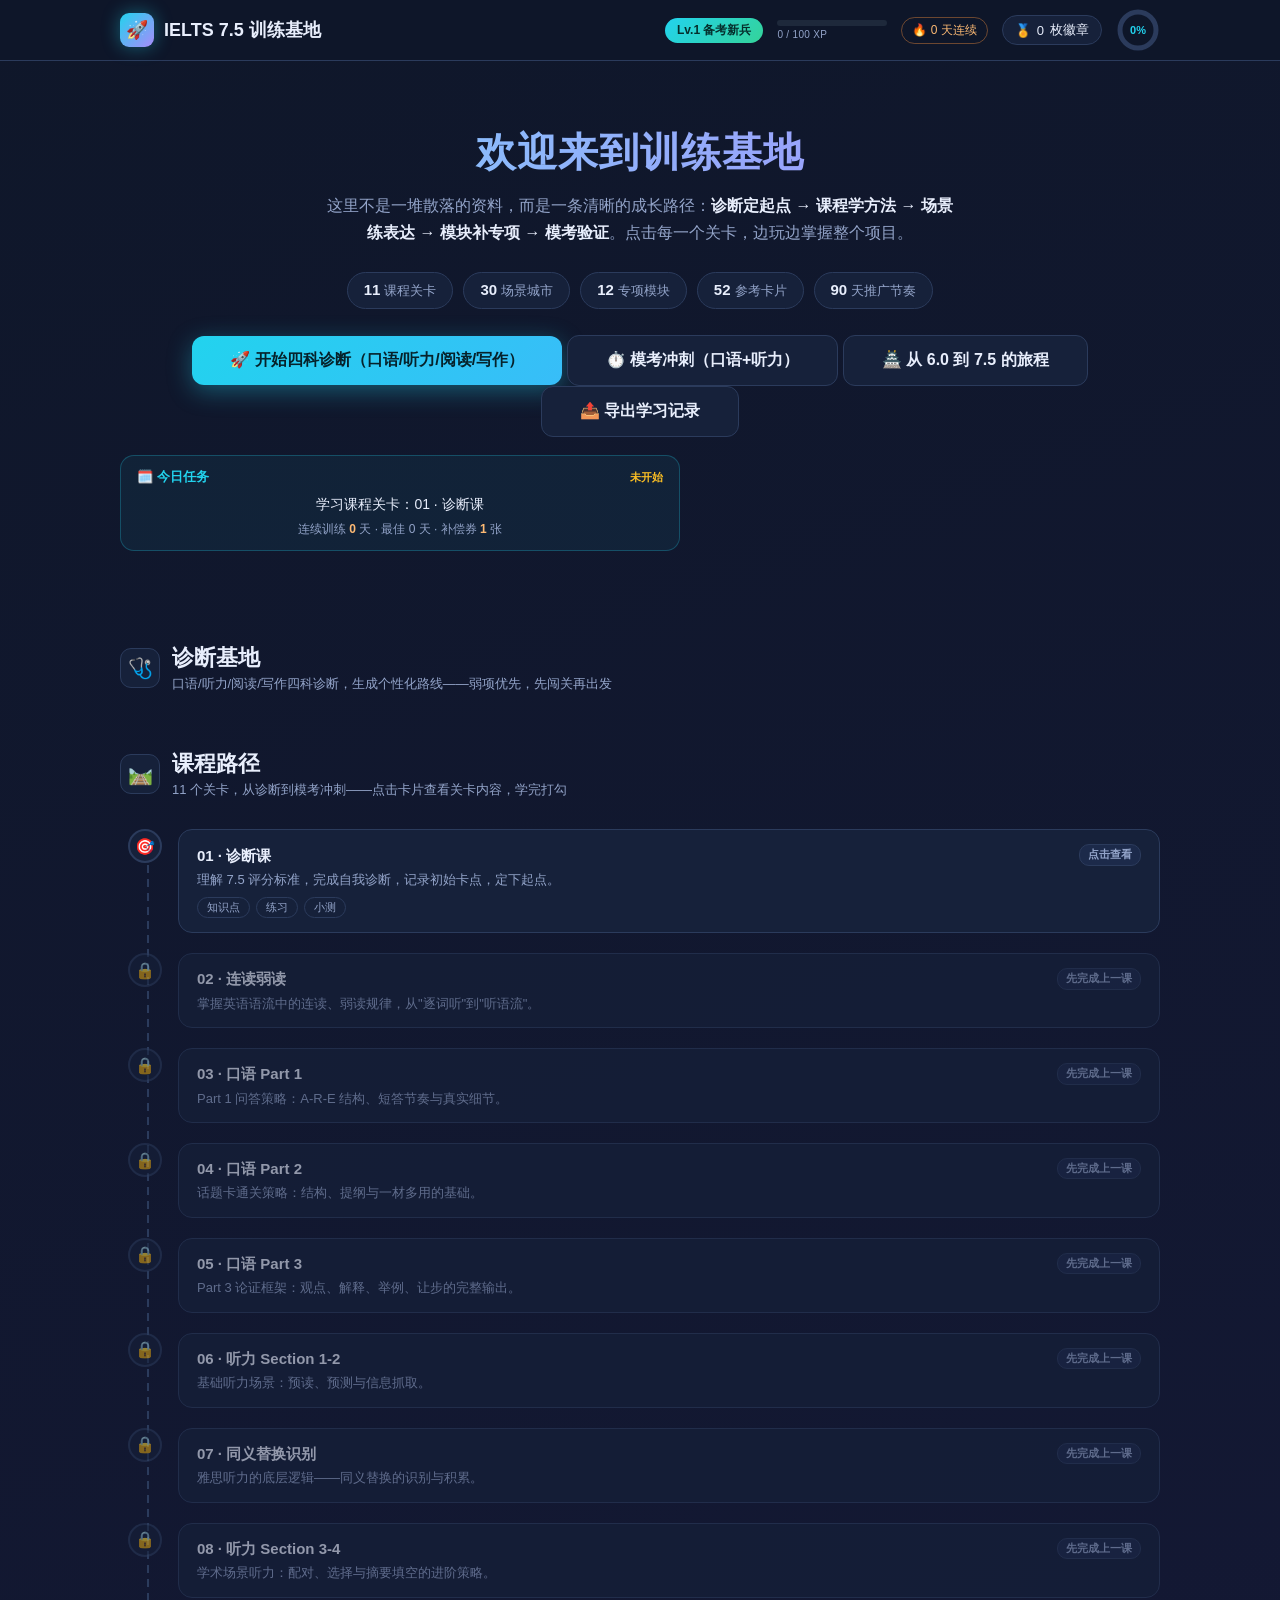
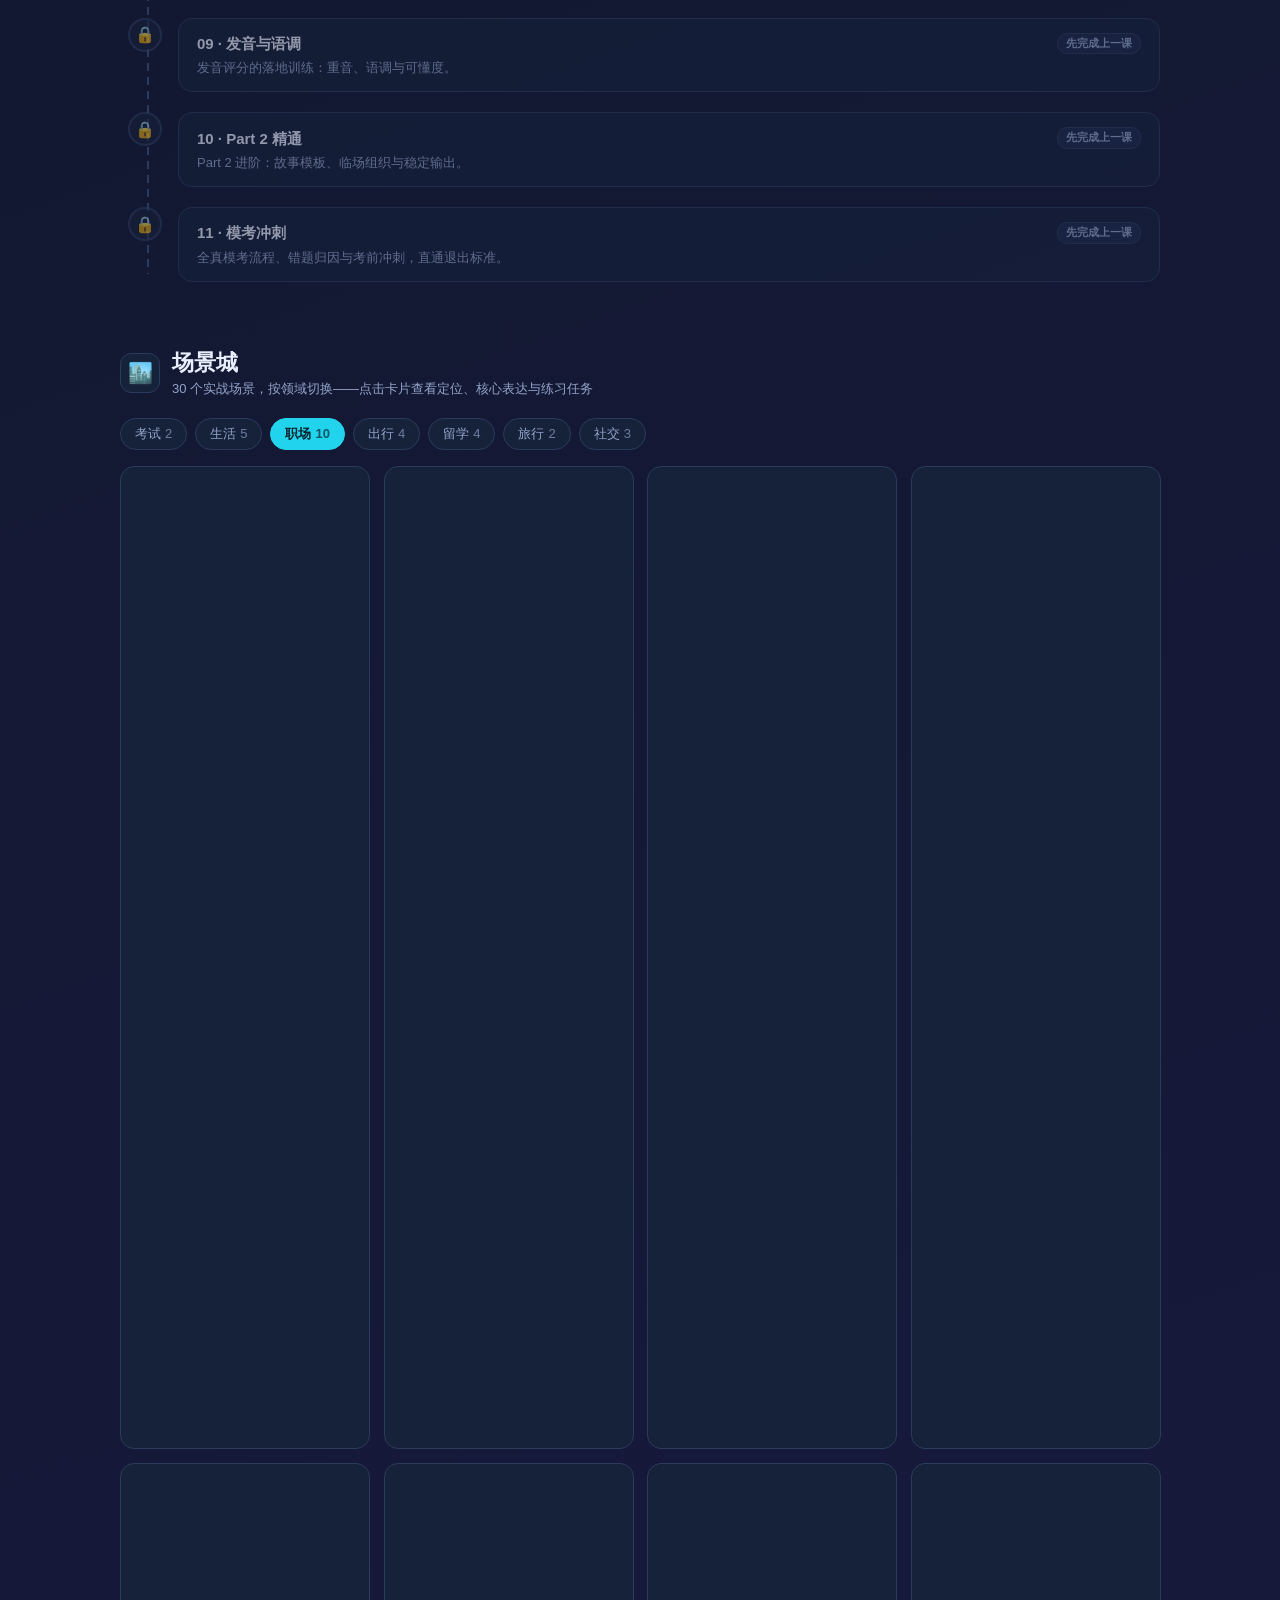
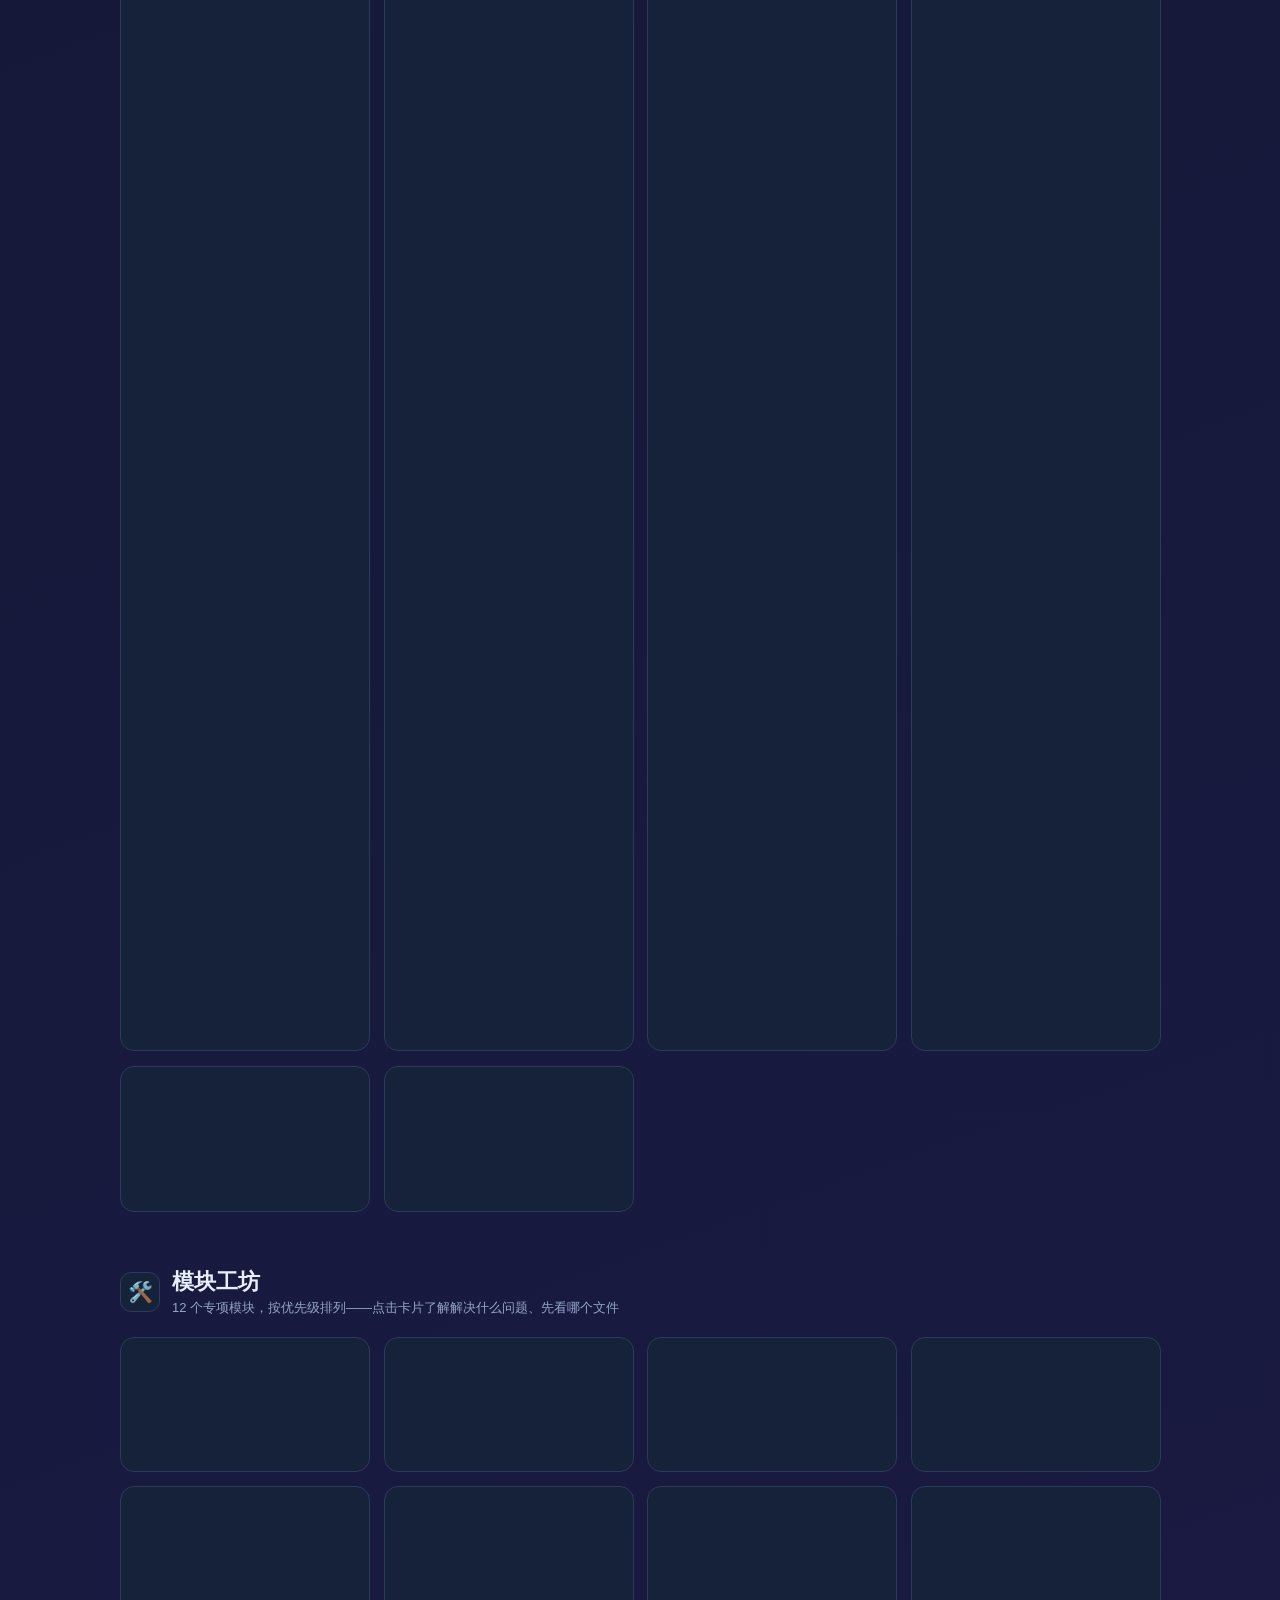
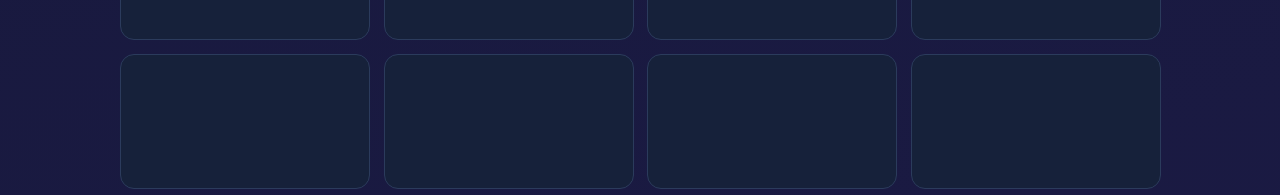
==== commit 9277a6bf: "页脚增加 GitHub 仓库入口（octocat 图标 + View on GitHub，target=_blank rel=noopener）；对话框宿主补充结构注释；修复 #mock-mask 缺" ====
--- a/onboarding/index.html
+++ b/onboarding/index.html
@@ -116,9 +116,25 @@
   </section>
 </main>
 
+<footer class="site-footer">
+  <a class="gh-link" href="https://github.com/duanbiao2000/ielts-75" target="_blank" rel="noopener noreferrer" aria-label="在 GitHub 上查看本项目源码">
+    <svg viewBox="0 0 24 24" aria-hidden="true"><path d="M12 .297c-6.63 0-12 5.373-12 12 0 5.303 3.438 9.8 8.205 11.385.6.111.82-.261.82-.577 0-.285-.01-1.04-.015-2.04-3.338.724-4.042-1.61-4.042-1.61-.546-1.387-1.333-1.756-1.333-1.756-1.089-.745.084-.729.084-.729 1.205.084 1.838 1.236 1.838 1.236 1.07 1.835 2.809 1.305 3.495.998.108-.776.417-1.305.76-1.605-2.665-.3-5.466-1.332-5.466-5.93 0-1.31.465-2.38 1.235-3.22-.135-.303-.54-1.523.105-3.176 0 0 1.005-.322 3.3 1.23.96-.267 1.98-.399 3-.405 1.02.006 2.04.138 3 .405 2.28-1.552 3.285-1.23 3.285-1.23.645 1.653.24 2.873.12 3.176.765.84 1.23 1.91 1.23 3.22 0 4.61-2.805 5.625-5.475 5.92.42.36.81 1.096.81 2.22 0 1.606-.015 2.896-.015 3.286 0 .315.21.69.825.57C20.565 22.092 24 17.592 24 12.297c0-6.627-5.373-12-12-12"/></svg>
+    <span>View on GitHub</span>
+  </a>
+  <p class="sf-note">IELTS 7.5 训练基地 · 开源免费 · 欢迎 Star</p>
+</footer>
+
 <!-- 弹窗 -->
+<!--
+  对话框宿主（三者均为「静态外壳 + JS 动态渲染内容」，初始为空）：
+  #modalBox  —— 通用详情弹窗（openModal() 填充 innerHTML，课程/场景/模块/测验/剧情等共用）
+  #pod        —— 演练舱（openPractice() → renderPod()，turn-based 对话/自检/反馈/录音）
+  #mock       —— 模考冲刺（openMock() → renderMock()，按 mock.part 渲染 intro/speak/listen/done 四态；口语 6 题×2 分 + 听力 8 题，满分 20）
+  显示/隐藏：各 mask 加/减 .show 类；Escape 也按 mock → pod → modal 的优先级分级关闭。
+-->
 <div id="modal-mask"><div class="modal" id="modalBox" role="dialog" aria-modal="true" aria-label="详情与操作"></div></div>
 <div id="pod-mask"><div class="pod" id="pod" role="dialog" aria-modal="true" aria-label="场景演练舱"></div></div>
+<!-- 模考冲刺对话框：内容由 js/app.js 的 renderMock() 动态渲染（初始为空，打开模考时才填充） -->
 <div id="mock-mask"><div class="pod mock" id="mock" role="dialog" aria-modal="true" aria-label="模考冲刺"></div></div>
 <div id="toast" role="status" aria-live="polite"></div>
 
--- a/onboarding/css/style.css
+++ b/onboarding/css/style.css
@@ -103,6 +103,9 @@
   /* ===== 演练舱 ===== */
   #pod-mask{position:fixed;inset:0;background:rgba(8,12,25,.92);backdrop-filter:blur(4px);display:none;z-index:150;overflow:auto;padding:24px}
   #pod-mask.show{display:block}
+  /* 模考冲刺覆盖层：此前缺失 display:none，导致空容器以静态块一直占位渲染 */
+  #mock-mask{position:fixed;inset:0;background:rgba(8,12,25,.92);backdrop-filter:blur(4px);display:none;z-index:160;overflow:auto;padding:24px}
+  #mock-mask.show{display:block}
   .pod{max-width:720px;margin:0 auto;background:var(--card);border:1px solid var(--line);border-radius:18px;padding:26px;box-shadow:0 20px 60px rgba(0,0,0,.5)}
   .pod-head{display:flex;align-items:flex-start;justify-content:space-between;gap:12px}
   .pod-head h2{font-size:20px;display:flex;align-items:center;gap:10px}
@@ -341,6 +344,7 @@
   .modal{padding:18px;max-height:88vh}
   .modal h2{font-size:17px}
   #pod-mask{padding:8px}
+  #mock-mask{padding:8px}
   .pod{padding:16px;border-radius:14px}
   .pod-head h2{font-size:16px;flex-wrap:wrap}
   .steps{gap:6px}
@@ -362,3 +366,12 @@
 .modal[role="dialog"],.pod[role="dialog"]{outline:none}
 /* ===== 批次5 T-5.5：渲染性能（长列表跳过屏外渲染） ===== */
 .grid .card,.grid .badge,.task-item{content-visibility:auto;contain-intrinsic-size:auto 160px}
+
+/* ===== 页脚（GitHub 仓库入口） ===== */
+.site-footer{text-align:center;padding:26px 16px 34px;border-top:1px solid var(--line);color:var(--dim);font-size:13px}
+.gh-link{display:inline-flex;align-items:center;gap:8px;color:var(--dim);text-decoration:none;border:1px solid var(--line);border-radius:999px;padding:7px 16px;transition:color .2s,border-color .2s,transform .2s}
+.gh-link:hover{color:var(--cyan);border-color:var(--cyan);transform:translateY(-1px)}
+.gh-link:focus-visible{outline:2px solid var(--cyan);outline-offset:2px}
+.gh-link svg{width:18px;height:18px;fill:currentColor}
+.sf-note{margin-top:10px;font-size:12px;opacity:.75}
+@media (max-width:560px){.sf-note{display:none}}
